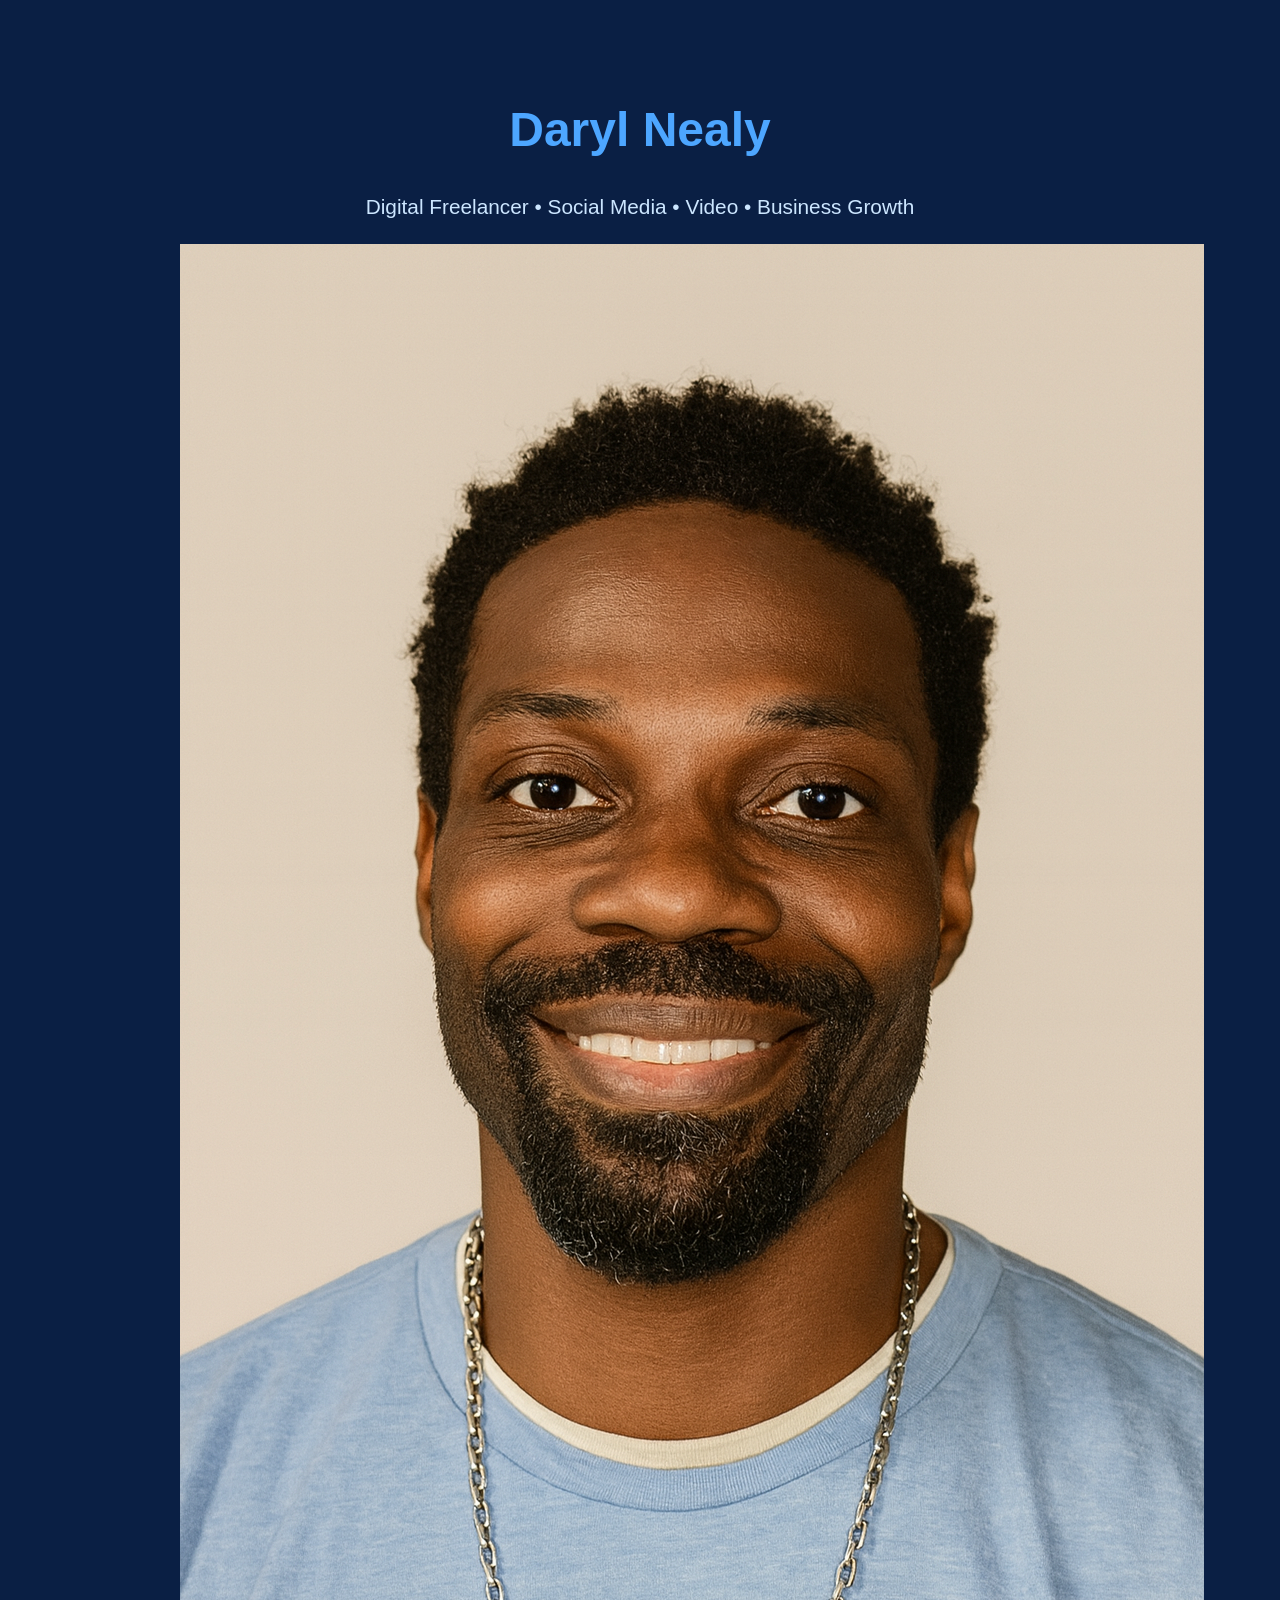
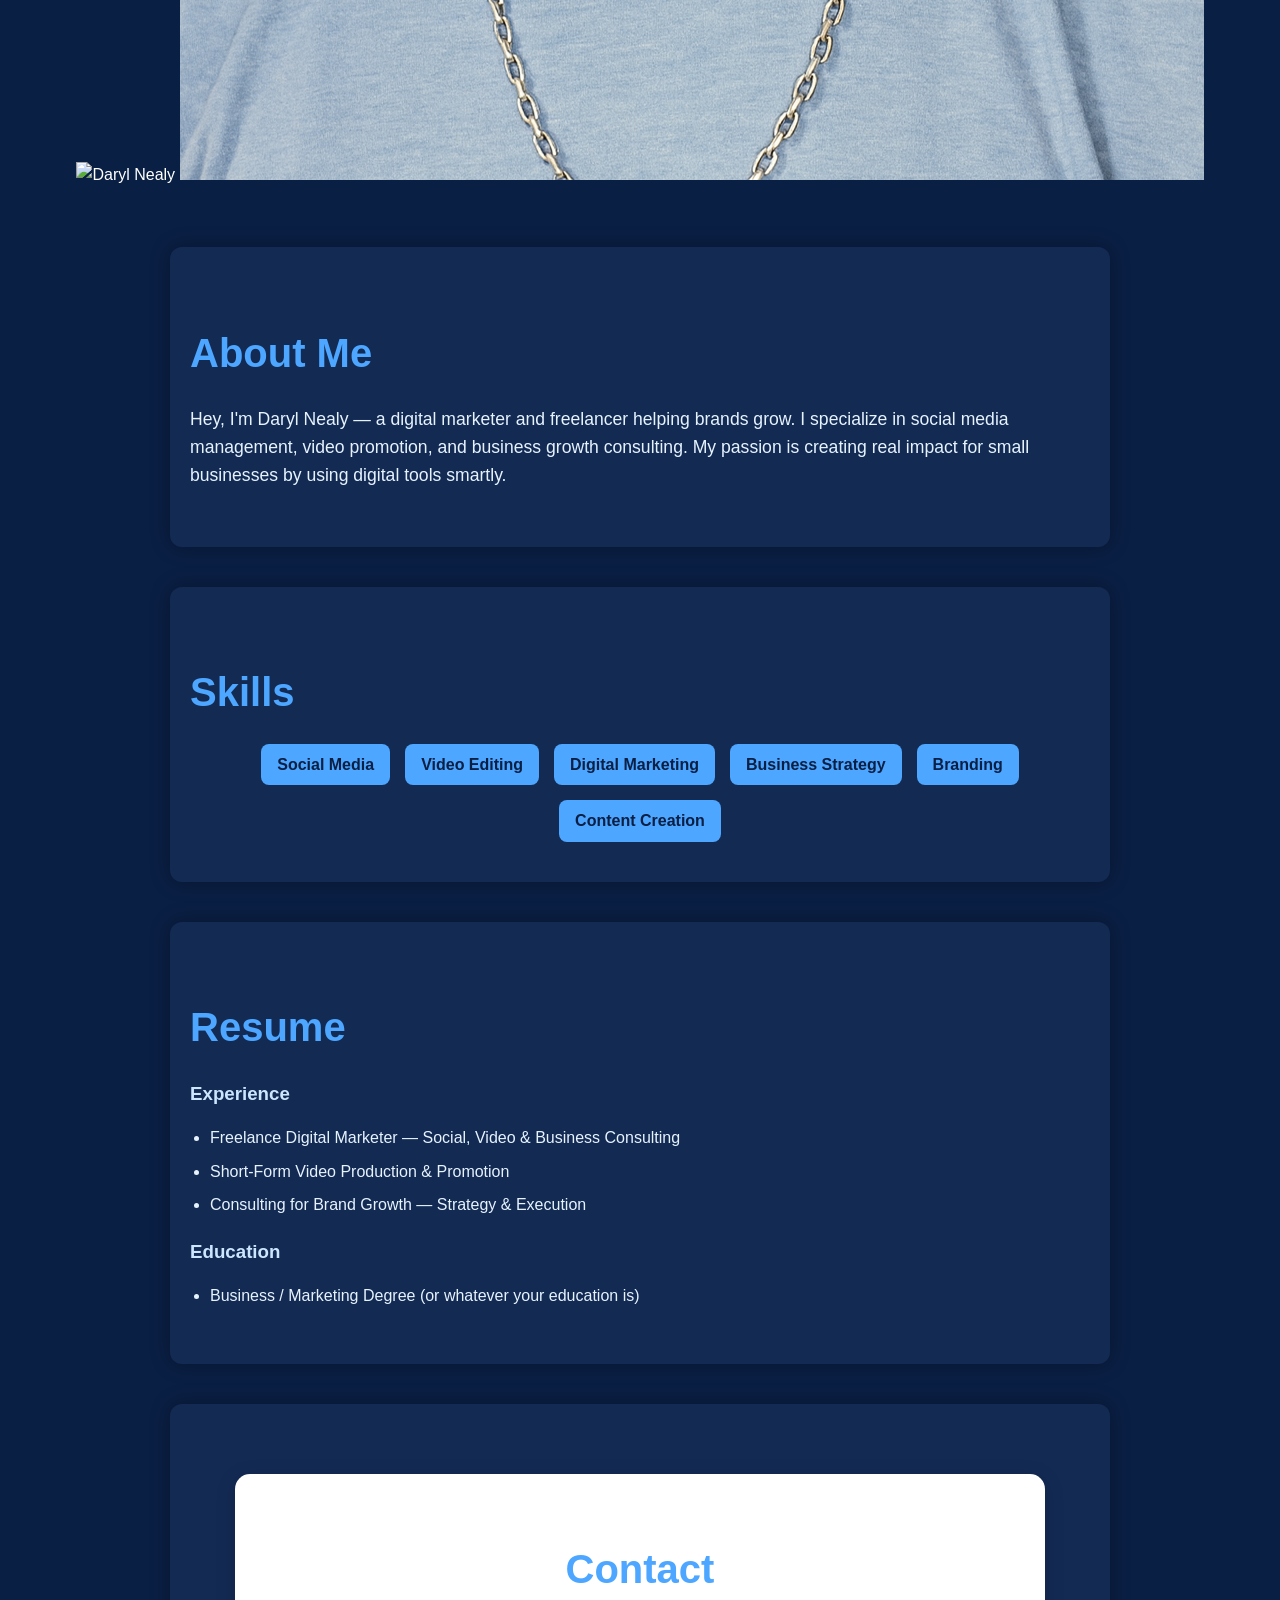
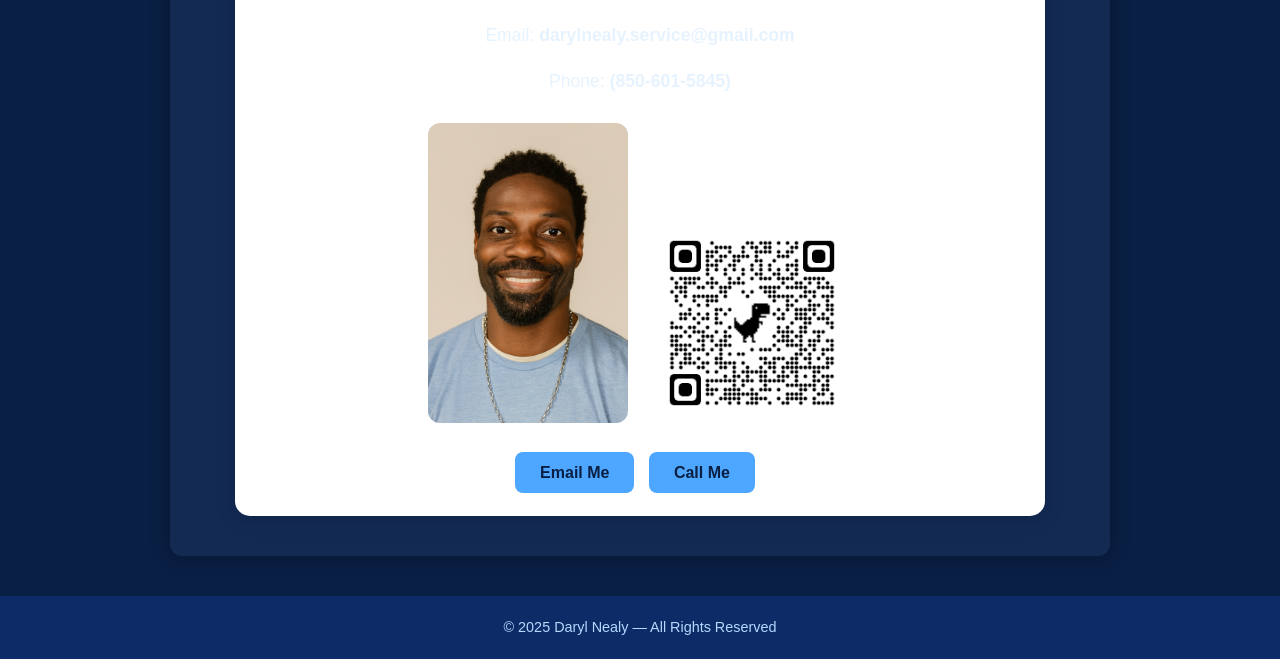
==== index.html @ de1fe061 "Update index.html" ====
<!DOCTYPE html>
<html lang="en">
<head>
  <meta charset="UTF-8" />
  <meta name="viewport" content="width=device-width, initial-scale=1.0" />
  <title>Daryl Nealy – Digital Freelancer</title>
  
  <style>
    body {
      margin: 0;
      font-family: Arial, sans-serif;
      background: #0a1f44;
      color: white;
      line-height: 1.6;
    }
    header {
      text-align: center;
      padding: 60px 20px;
    }
    header h1 {
      font-size: 3em;
      margin-bottom: 10px;
      color: #4da6ff;
    }
    header p {
      font-size: 1.3em;
      color: #cce6ff;
    }
    .profile-img {
      width: 200px;
      height: 200px;
      border-radius: 50%;
      object-fit: cover;
      margin-top: 30px;
      border: 5px solid #4da6ff;
    }
    section {
      padding: 40px 20px;
      max-width: 900px;
      margin: auto;
      background: #132a53;
      border-radius: 12px;
      box-shadow: 0 0 20px rgba(0, 0, 0, 0.3);
      margin-bottom: 40px;
    }
    section h2 {
      color: #4da6ff;
      font-size: 2.5em;
      margin-bottom: 20px;
    }
    section p {
      color: #e6f3ff;
      font-size: 1.1em;
    }
    .skills-list {
      display: flex;
      flex-wrap: wrap;
      gap: 15px;
      justify-content: center;
      margin-top: 20px;
    }
    .skill {
      background: #4da6ff;
      padding: 8px 16px;
      border-radius: 8px;
      font-weight: bold;
      color: #0a1f44;
    }
    .resume {
      margin-top: 20px;
    }
    .resume h3 {
      margin-bottom: 10px;
      color: #cce6ff;
    }
    .resume ul {
      list-style-type: disc;
      padding-left: 20px;
    }
    .resume li {
      margin-bottom: 8px;
      color: #e6f3ff;
    }
    .contact-buttons {
      margin-top: 20px;
    }
    .contact-buttons a {
      background: #4da6ff;
      color: #0a1f44;
      padding: 12px 25px;
      border-radius: 8px;
      text-decoration: none;
      font-weight: bold;
      margin-right: 10px;
      transition: 0.25s;
    }
    .contact-buttons a:hover {
      background: #1a8cff;
    }
    .card-contact {
      background: white;
      color: #0a1f44;
      padding: 30px;
      border-radius: 15px;
      max-width: 750px;
      margin: 30px auto 0 auto;
      box-shadow: 0 4px 20px rgba(0, 0, 0, 0.15);
      text-align: center;
    }
    .card-contact img {
      width: 200px;
      border-radius: 12px;
      margin: 10px;
    }
    footer {
      text-align: center;
      padding: 20px;
      background: #0d2b66;
      color: #b3d9ff;
      font-size: 0.9em;
    }
    @media (max-width: 600px) {
      header h1 { font-size: 2.5em; }
      header p { font-size: 1.1em; }
      .profile-img { width: 150px; height: 150px; }
      section { margin: 20px 10px; padding: 30px 10px; }
    }
  </style>
</head>

<body>
  <header>
    <h1>Daryl Nealy</h1>
    <p>Digital Freelancer • Social Media • Video • Business Growth</p><img src="profile.png" alt="Daryl Nealy" class="profile-photo">
<img src="daryl_nealy.png" alt="Daryl Nealy" class="profile-photo">  
  </header>

  <section id="about">
    <h2>About Me</h2>
    <p>
      Hey, I'm Daryl Nealy — a digital marketer and freelancer helping brands grow.
      I specialize in social media management, video promotion, and business growth consulting.
      My passion is creating real impact for small businesses by using digital tools smartly.
    </p>
  </section>

  <section id="skills">
    <h2>Skills</h2>
    <div class="skills-list">
      <span class="skill">Social Media</span>
      <span class="skill">Video Editing</span>
      <span class="skill">Digital Marketing</span>
      <span class="skill">Business Strategy</span>
      <span class="skill">Branding</span>
      <span class="skill">Content Creation</span>
    </div>
  </section>

  <section id="resume">
    <h2>Resume</h2>
    <div class="resume">
      <h3>Experience</h3>
      <ul>
        <li>Freelance Digital Marketer — Social, Video & Business Consulting</li>
        <li>Short-Form Video Production & Promotion</li>
        <li>Consulting for Brand Growth — Strategy & Execution</li>
      </ul>
      <h3>Education</h3>
      <ul>
        <li>Business / Marketing Degree (or whatever your education is)</li>
      </ul>
    </div>
  </section>

  <section id="contact">
    <div class="card-contact">
      <h2>Contact</h2>
      <p>Email: <strong>darylnealy.service@gmail.com</strong></p>
      <p>Phone: <strong>(850-601-5845)</strong></p>

      <div>
        <img src="daryl_nealy.png" alt="Profile Photo">
        <img src="qr.png" alt="QR Code">
      </div>

      <div class="contact-buttons">
        <a href="mailto:darylnealy.service@gmail.com">Email Me</a>
        <a href="tel:+18506015845">Call Me</a>
      </div>
    </div>
  </section>

  <footer>
    © 2025 Daryl Nealy — All Rights Reserved
  </footer>
</body>
</html>
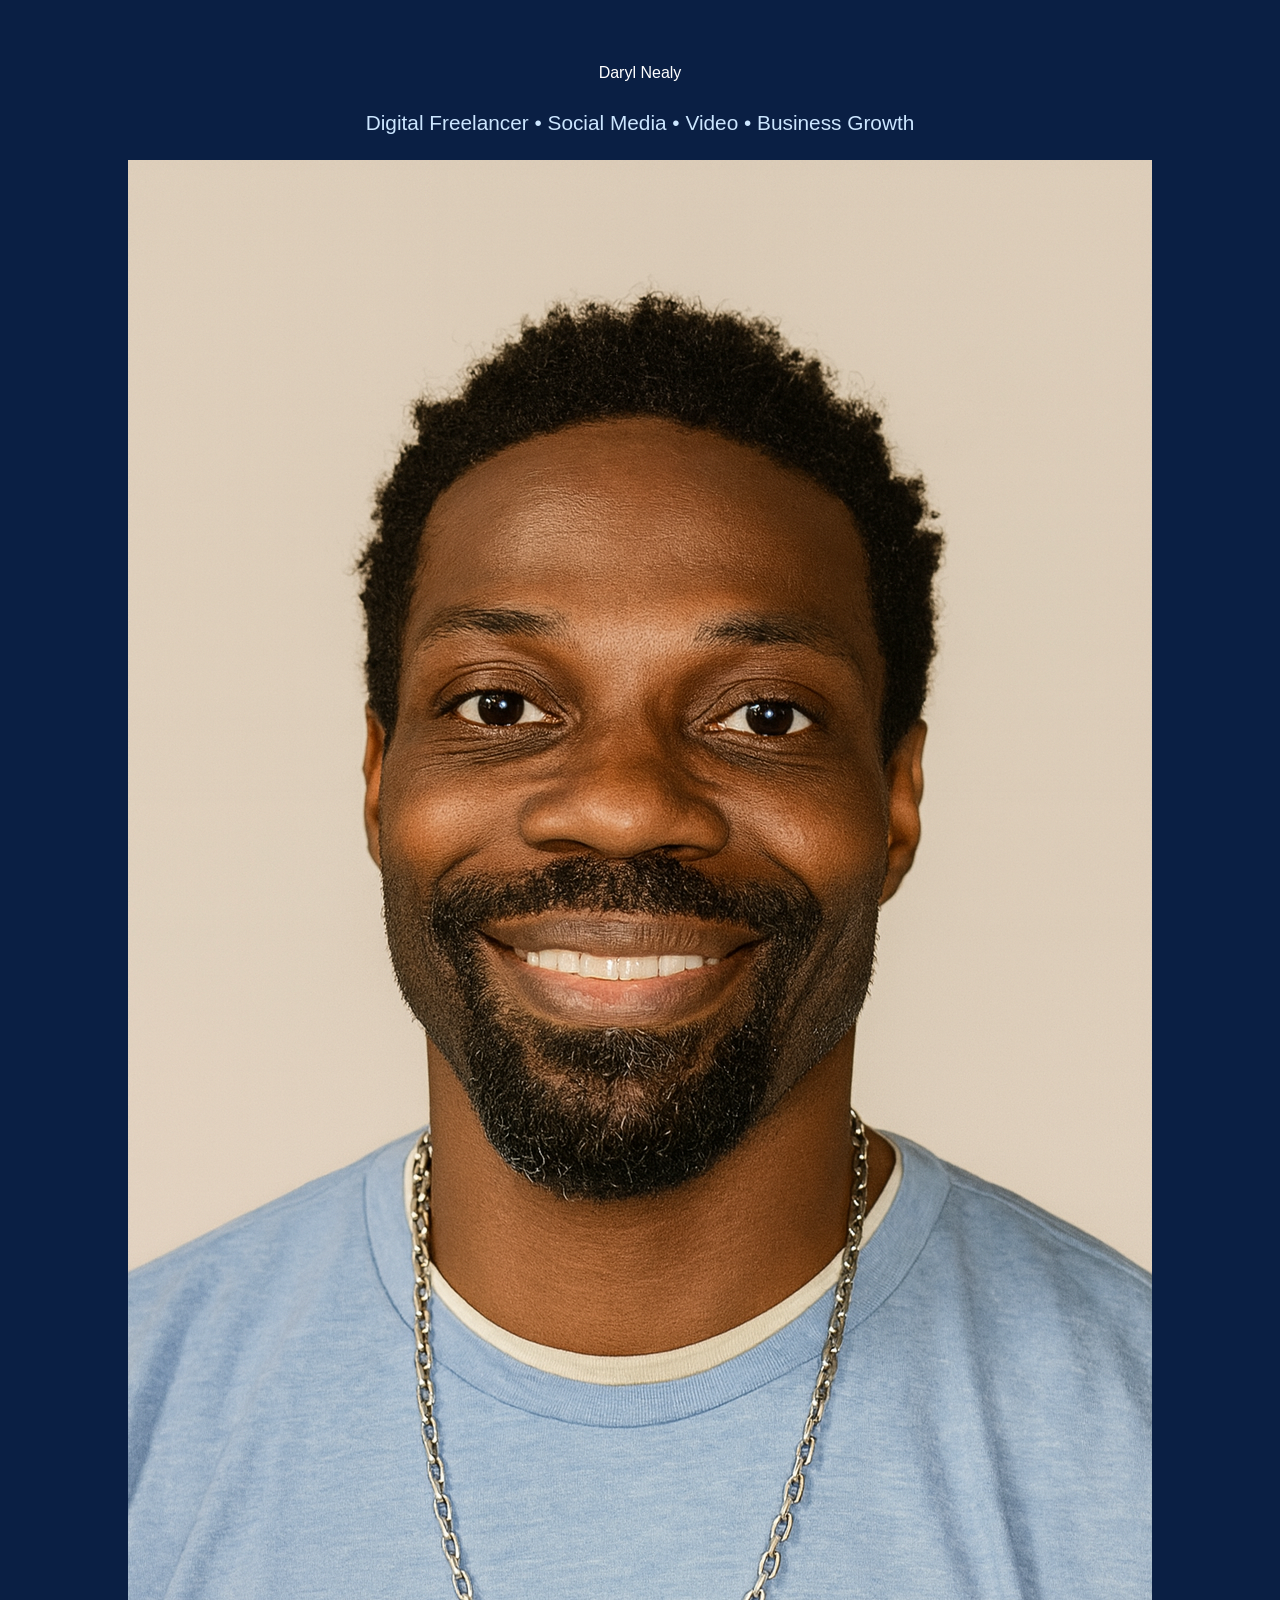
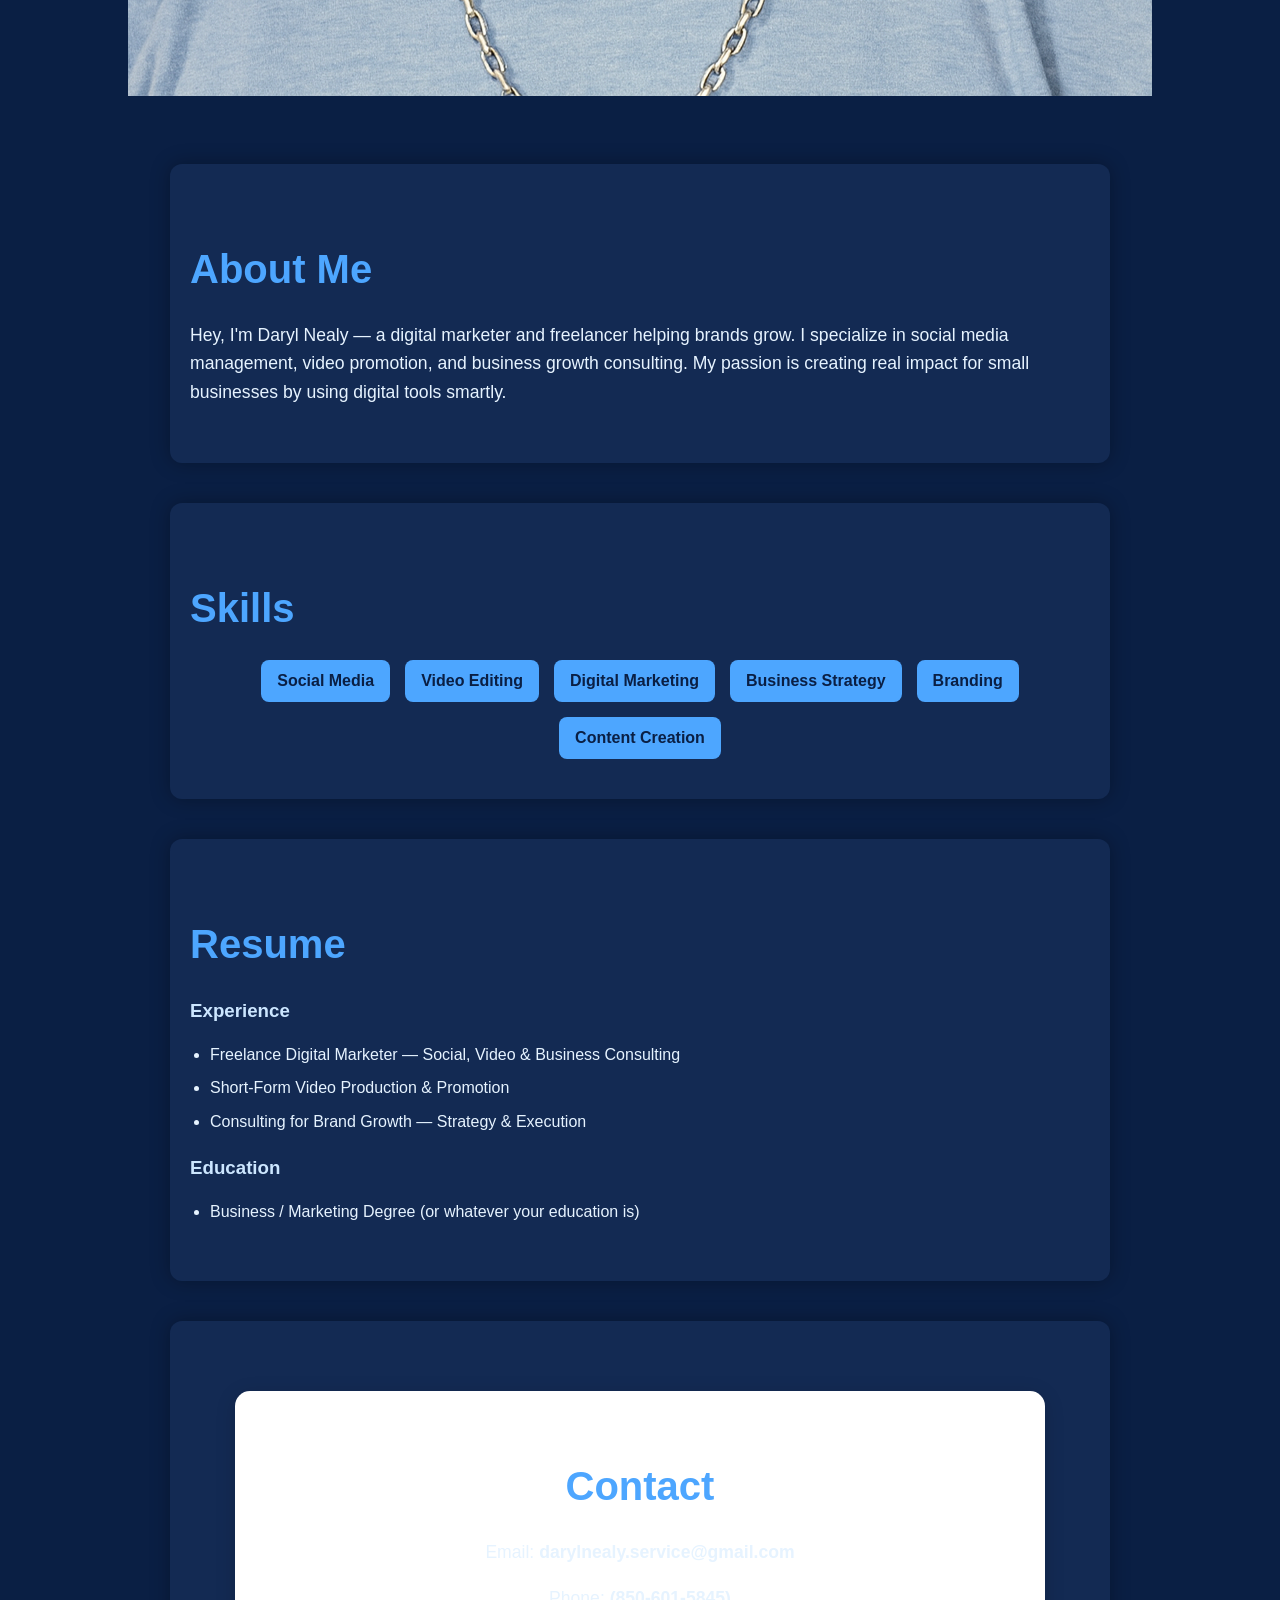
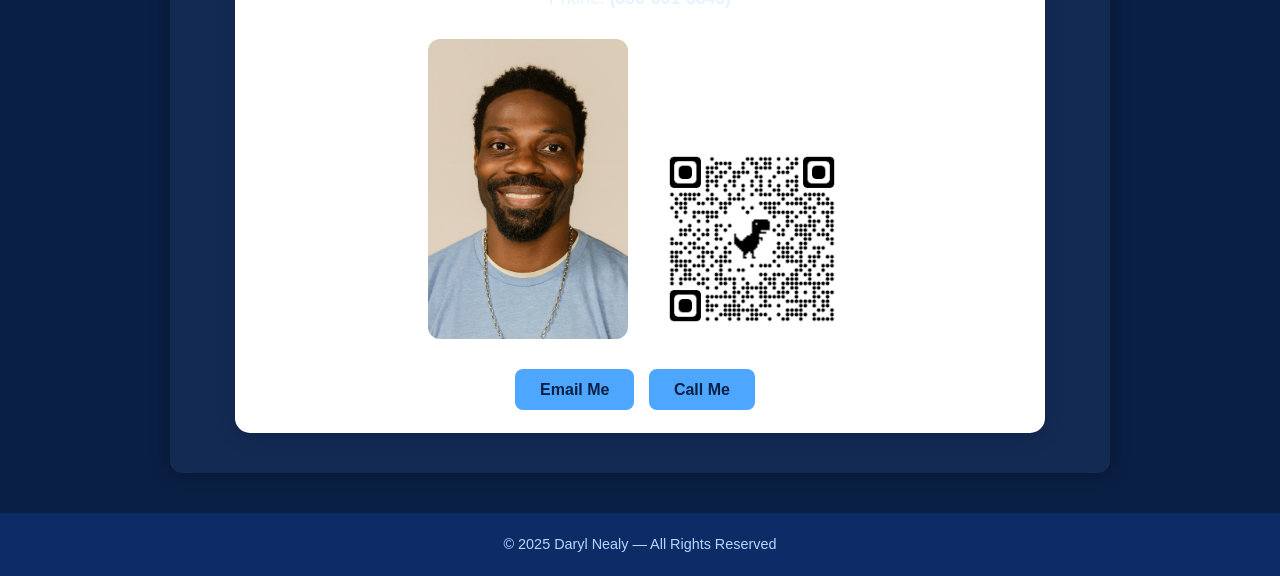
==== commit 63780593: "Update index.html" ====
--- a/index.html
+++ b/index.html
@@ -129,10 +129,10 @@
 </head>
 
 <body>
-  <header>
+  <header
     <h1>Daryl Nealy</h1>
-    <p>Digital Freelancer • Social Media • Video • Business Growth</p><img src="profile.png" alt="Daryl Nealy" class="profile-photo">
-<img src="daryl_nealy.png" alt="Daryl Nealy" class="profile-photo">  
+    <p>Digital Freelancer • Social Media • Video • Business Growth</p>
+<img src="daryl_nealy.png" alt="Daryl Nealy" class="profile-photo">
   </header>
 
   <section id="about">
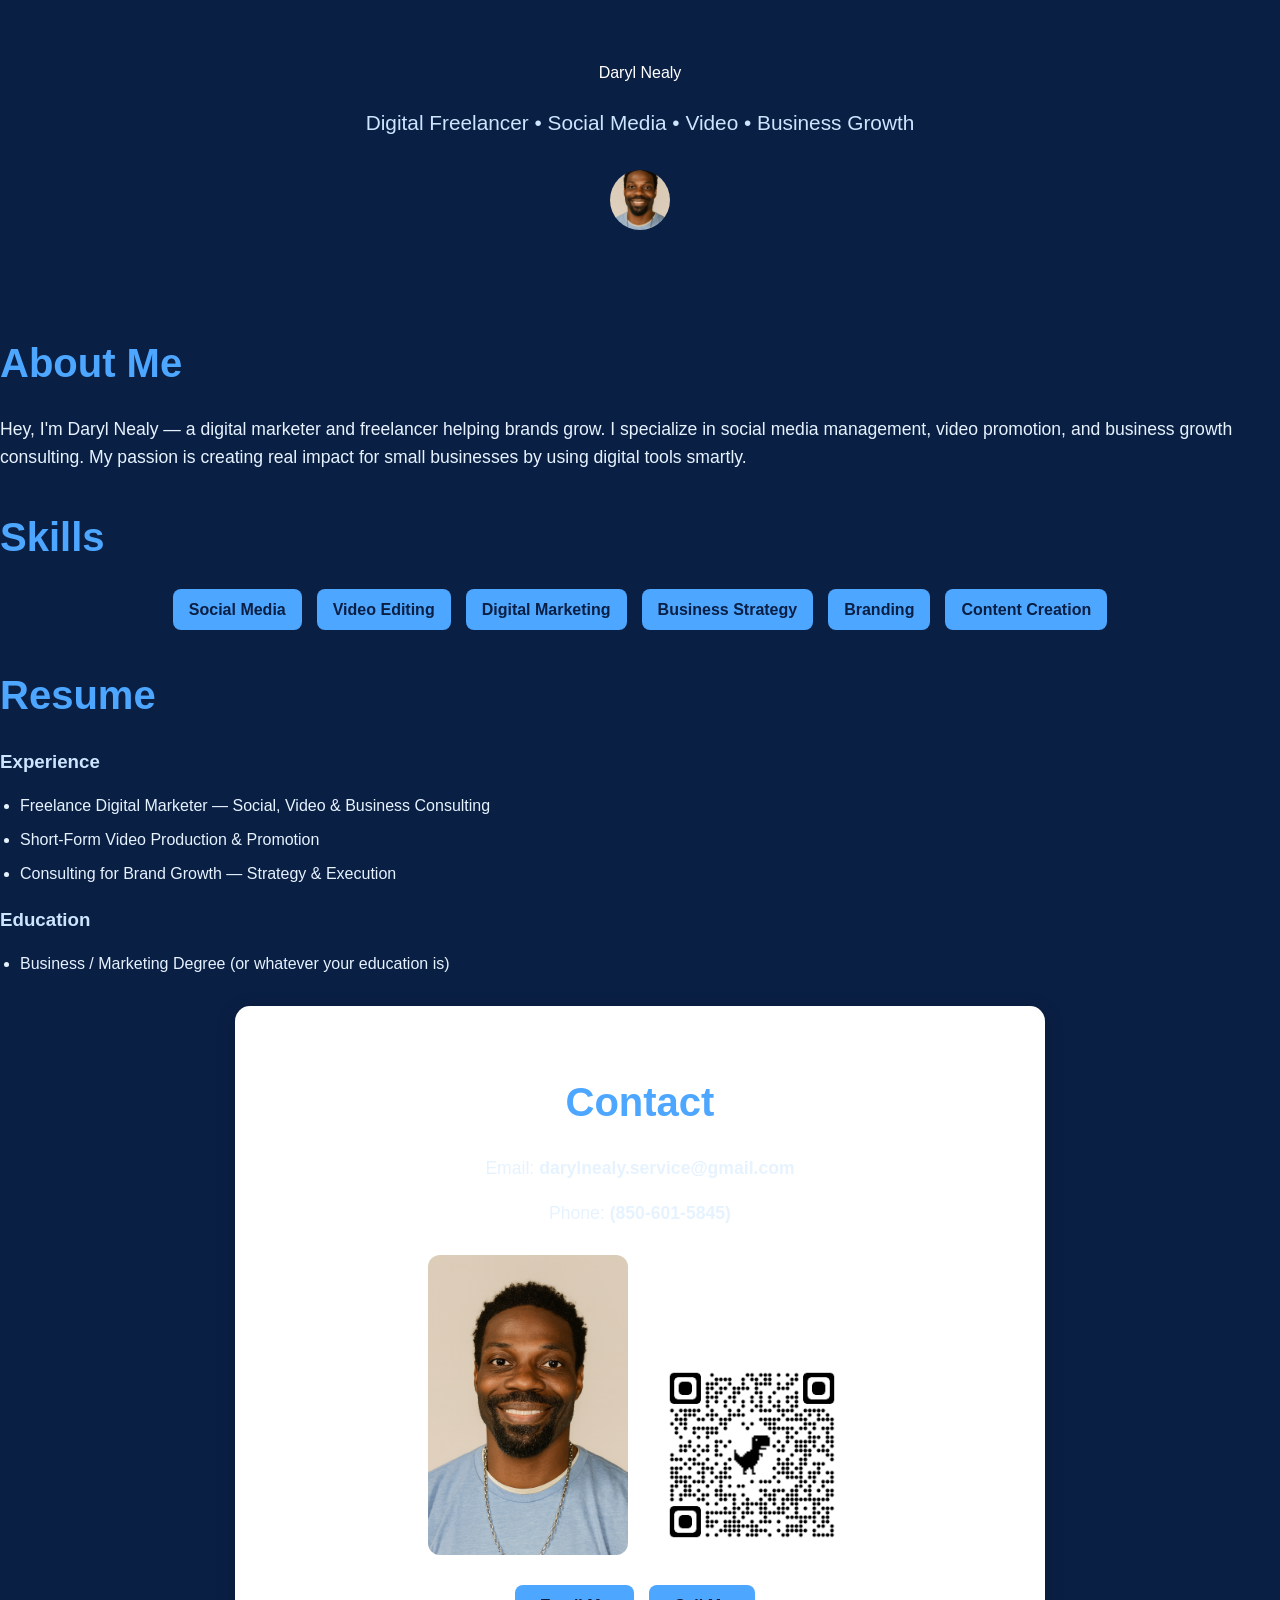
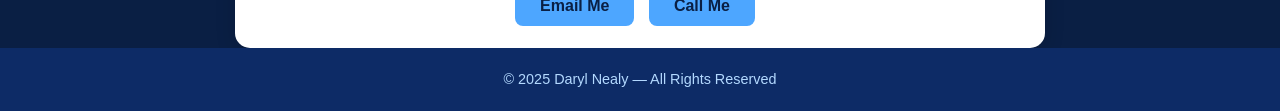
==== commit 49383e00: "Update index.html" ====
--- a/index.html
+++ b/index.html
@@ -26,13 +26,13 @@
       font-size: 1.3em;
       color: #cce6ff;
     }
-    .profile-img {
-      width: 200px;
-      height: 200px;
-      border-radius: 50%;
-      object-fit: cover;
-      margin-top: 30px;
-      border: 5px solid #4da6ff;
+    .profile-photo {
+    width: 60px;
+    height: 60px;
+    border-radius: 50%;
+    object-fit: cover;
+    margin-top: 10px;
+}
     }
     section {
       padding: 40px 20px;
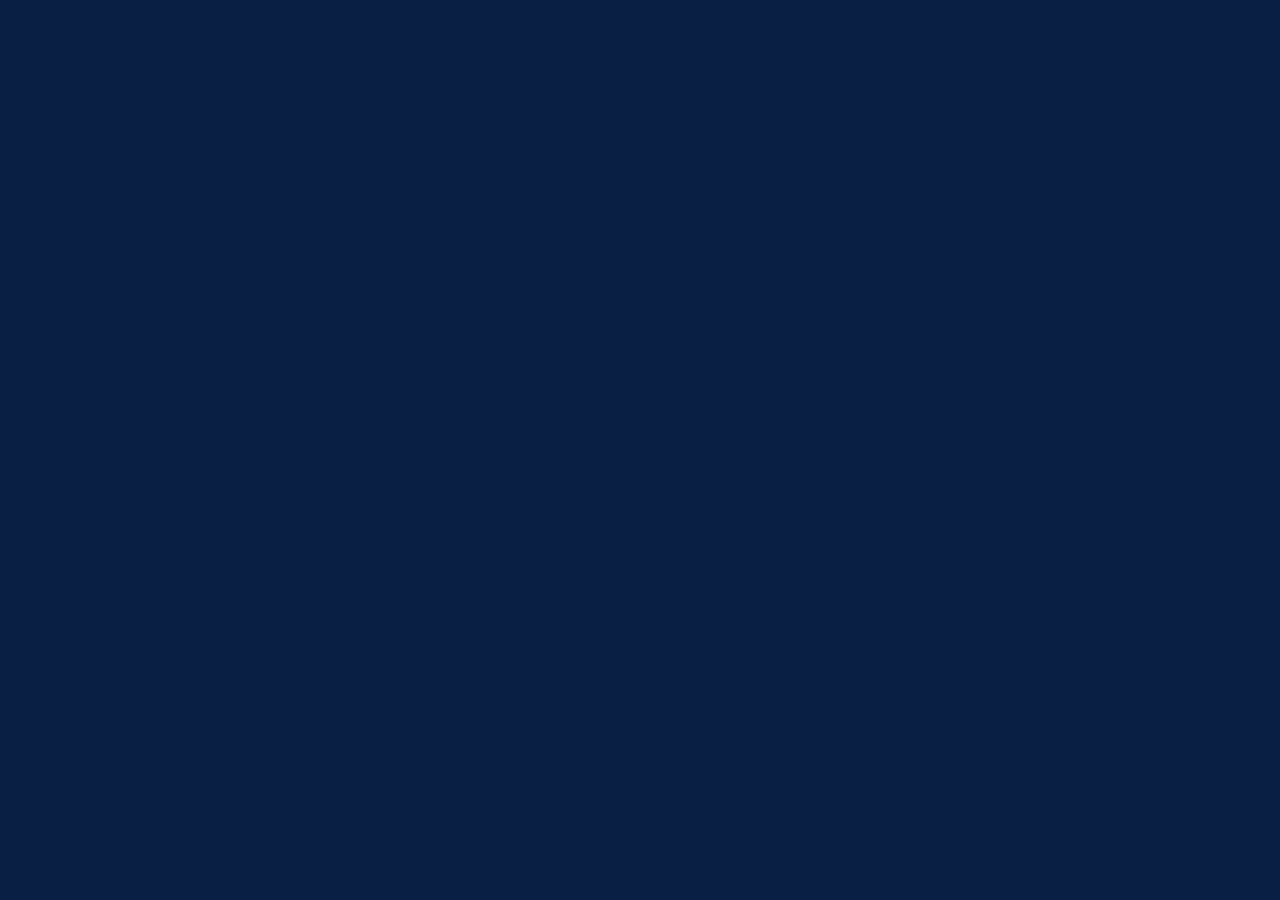
==== commit c259e6ef: "Update index.html" ====
--- a/index.html
+++ b/index.html
@@ -18,180 +18,3 @@
       padding: 60px 20px;
     }
     header h1 {
-      font-size: 3em;
-      margin-bottom: 10px;
-      color: #4da6ff;
-    }
-    header p {
-      font-size: 1.3em;
-      color: #cce6ff;
-    }
-    .profile-photo {
-    width: 60px;
-    height: 60px;
-    border-radius: 50%;
-    object-fit: cover;
-    margin-top: 10px;
-}
-    }
-    section {
-      padding: 40px 20px;
-      max-width: 900px;
-      margin: auto;
-      background: #132a53;
-      border-radius: 12px;
-      box-shadow: 0 0 20px rgba(0, 0, 0, 0.3);
-      margin-bottom: 40px;
-    }
-    section h2 {
-      color: #4da6ff;
-      font-size: 2.5em;
-      margin-bottom: 20px;
-    }
-    section p {
-      color: #e6f3ff;
-      font-size: 1.1em;
-    }
-    .skills-list {
-      display: flex;
-      flex-wrap: wrap;
-      gap: 15px;
-      justify-content: center;
-      margin-top: 20px;
-    }
-    .skill {
-      background: #4da6ff;
-      padding: 8px 16px;
-      border-radius: 8px;
-      font-weight: bold;
-      color: #0a1f44;
-    }
-    .resume {
-      margin-top: 20px;
-    }
-    .resume h3 {
-      margin-bottom: 10px;
-      color: #cce6ff;
-    }
-    .resume ul {
-      list-style-type: disc;
-      padding-left: 20px;
-    }
-    .resume li {
-      margin-bottom: 8px;
-      color: #e6f3ff;
-    }
-    .contact-buttons {
-      margin-top: 20px;
-    }
-    .contact-buttons a {
-      background: #4da6ff;
-      color: #0a1f44;
-      padding: 12px 25px;
-      border-radius: 8px;
-      text-decoration: none;
-      font-weight: bold;
-      margin-right: 10px;
-      transition: 0.25s;
-    }
-    .contact-buttons a:hover {
-      background: #1a8cff;
-    }
-    .card-contact {
-      background: white;
-      color: #0a1f44;
-      padding: 30px;
-      border-radius: 15px;
-      max-width: 750px;
-      margin: 30px auto 0 auto;
-      box-shadow: 0 4px 20px rgba(0, 0, 0, 0.15);
-      text-align: center;
-    }
-    .card-contact img {
-      width: 200px;
-      border-radius: 12px;
-      margin: 10px;
-    }
-    footer {
-      text-align: center;
-      padding: 20px;
-      background: #0d2b66;
-      color: #b3d9ff;
-      font-size: 0.9em;
-    }
-    @media (max-width: 600px) {
-      header h1 { font-size: 2.5em; }
-      header p { font-size: 1.1em; }
-      .profile-img { width: 150px; height: 150px; }
-      section { margin: 20px 10px; padding: 30px 10px; }
-    }
-  </style>
-</head>
-
-<body>
-  <header
-    <h1>Daryl Nealy</h1>
-    <p>Digital Freelancer • Social Media • Video • Business Growth</p>
-<img src="daryl_nealy.png" alt="Daryl Nealy" class="profile-photo">
-  </header>
-
-  <section id="about">
-    <h2>About Me</h2>
-    <p>
-      Hey, I'm Daryl Nealy — a digital marketer and freelancer helping brands grow.
-      I specialize in social media management, video promotion, and business growth consulting.
-      My passion is creating real impact for small businesses by using digital tools smartly.
-    </p>
-  </section>
-
-  <section id="skills">
-    <h2>Skills</h2>
-    <div class="skills-list">
-      <span class="skill">Social Media</span>
-      <span class="skill">Video Editing</span>
-      <span class="skill">Digital Marketing</span>
-      <span class="skill">Business Strategy</span>
-      <span class="skill">Branding</span>
-      <span class="skill">Content Creation</span>
-    </div>
-  </section>
-
-  <section id="resume">
-    <h2>Resume</h2>
-    <div class="resume">
-      <h3>Experience</h3>
-      <ul>
-        <li>Freelance Digital Marketer — Social, Video & Business Consulting</li>
-        <li>Short-Form Video Production & Promotion</li>
-        <li>Consulting for Brand Growth — Strategy & Execution</li>
-      </ul>
-      <h3>Education</h3>
-      <ul>
-        <li>Business / Marketing Degree (or whatever your education is)</li>
-      </ul>
-    </div>
-  </section>
-
-  <section id="contact">
-    <div class="card-contact">
-      <h2>Contact</h2>
-      <p>Email: <strong>darylnealy.service@gmail.com</strong></p>
-      <p>Phone: <strong>(850-601-5845)</strong></p>
-
-      <div>
-        <img src="daryl_nealy.png" alt="Profile Photo">
-        <img src="qr.png" alt="QR Code">
-      </div>
-
-      <div class="contact-buttons">
-        <a href="mailto:darylnealy.service@gmail.com">Email Me</a>
-        <a href="tel:+18506015845">Call Me</a>
-      </div>
-    </div>
-  </section>
-
-  <footer>
-    © 2025 Daryl Nealy — All Rights Reserved
-  </footer>
-</body>
-</html>
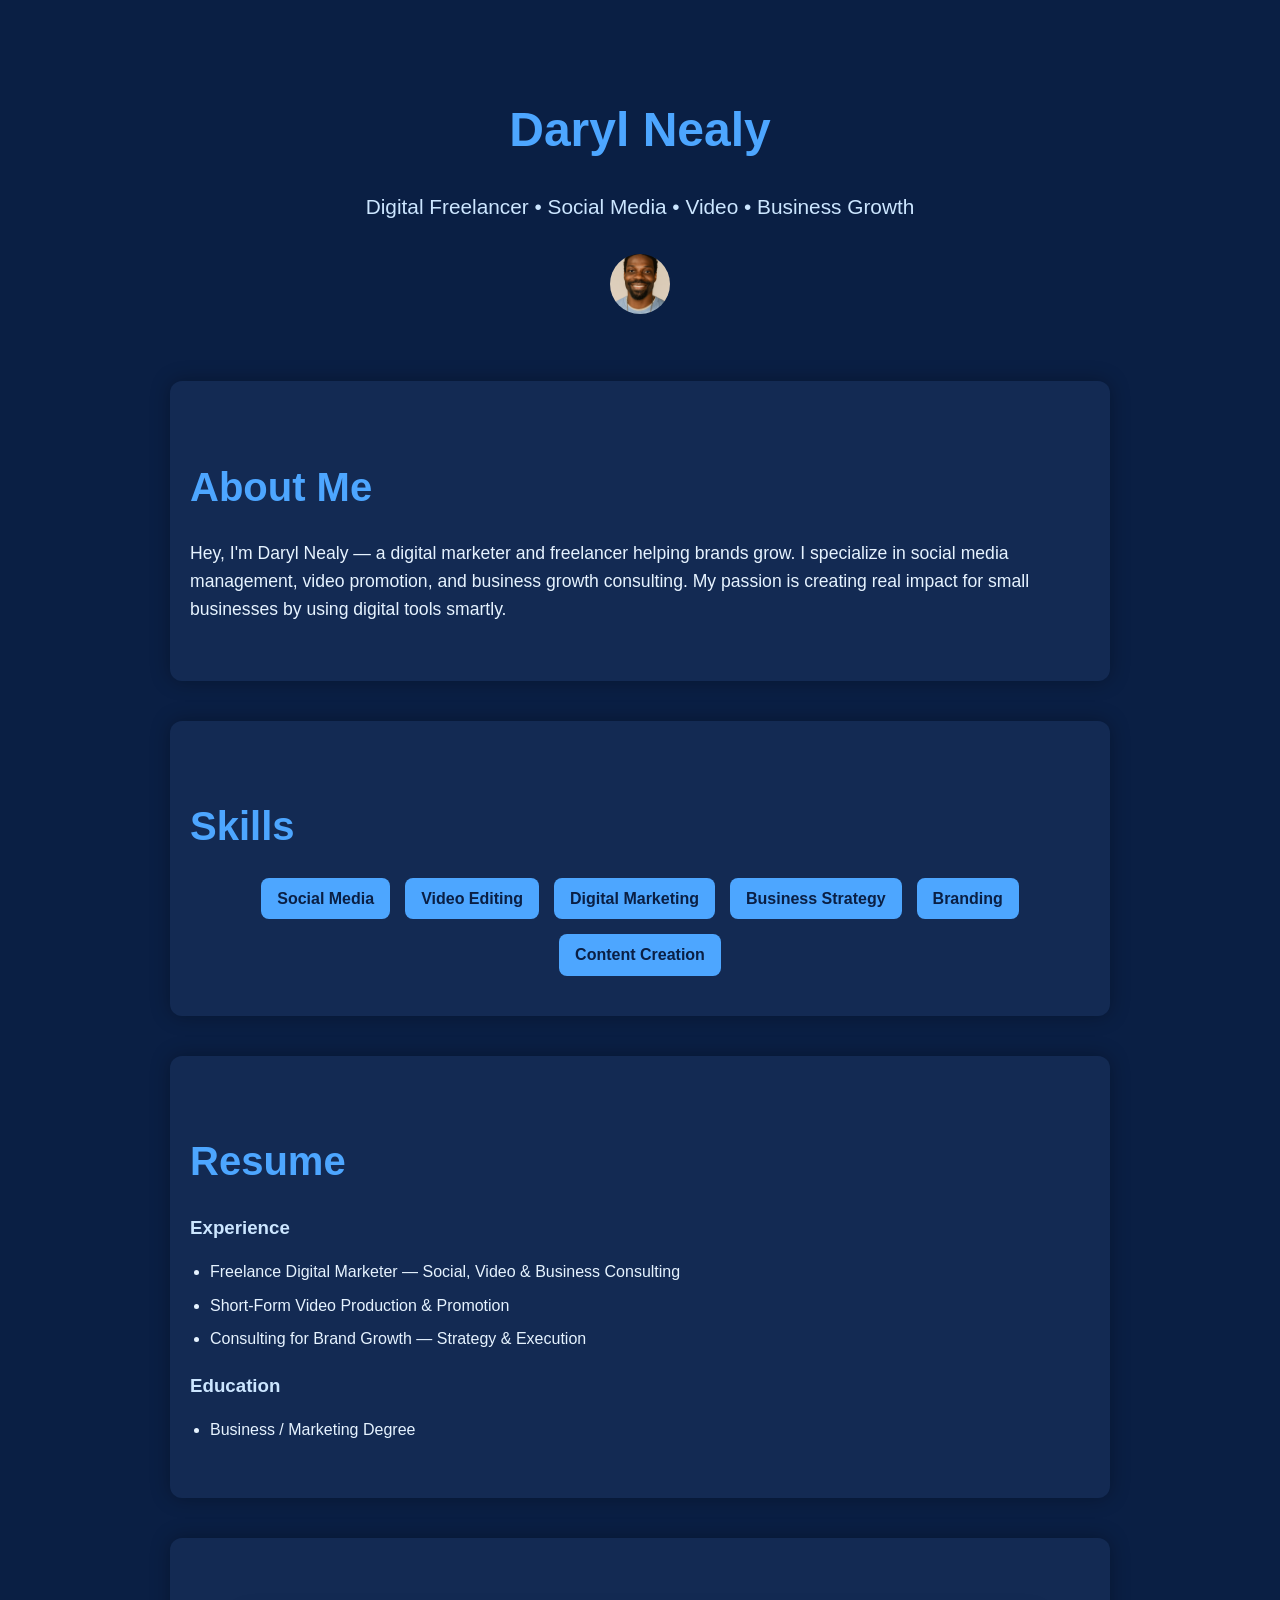
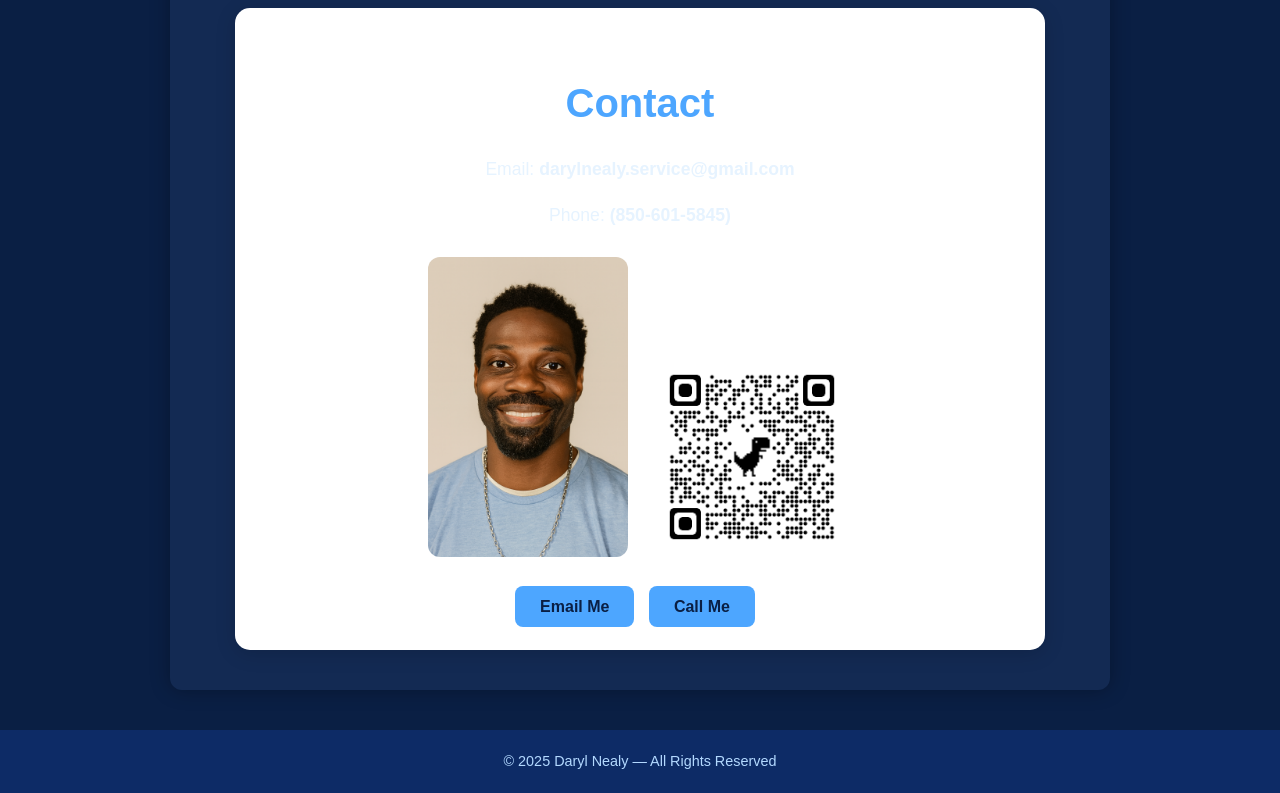
==== commit 264998a8: "Update index.html" ====
--- a/index.html
+++ b/index.html
@@ -18,3 +18,179 @@
       padding: 60px 20px;
     }
     header h1 {
+      font-size: 3em;
+      margin-bottom: 10px;
+      color: #4da6ff;
+    }
+    header p {
+      font-size: 1.3em;
+      color: #cce6ff;
+    }
+    .profile-photo {
+      width: 60px;
+      height: 60px;
+      border-radius: 50%;
+      object-fit: cover;
+      margin-top: 10px;
+    }
+    section {
+      padding: 40px 20px;
+      max-width: 900px;
+      margin: auto;
+      background: #132a53;
+      border-radius: 12px;
+      box-shadow: 0 0 20px rgba(0, 0, 0, 0.3);
+      margin-bottom: 40px;
+    }
+    section h2 {
+      color: #4da6ff;
+      font-size: 2.5em;
+      margin-bottom: 20px;
+    }
+    section p {
+      color: #e6f3ff;
+      font-size: 1.1em;
+    }
+    .skills-list {
+      display: flex;
+      flex-wrap: wrap;
+      gap: 15px;
+      justify-content: center;
+      margin-top: 20px;
+    }
+    .skill {
+      background: #4da6ff;
+      padding: 8px 16px;
+      border-radius: 8px;
+      font-weight: bold;
+      color: #0a1f44;
+    }
+    .resume {
+      margin-top: 20px;
+    }
+    .resume h3 {
+      margin-bottom: 10px;
+      color: #cce6ff;
+    }
+    .resume ul {
+      list-style-type: disc;
+      padding-left: 20px;
+    }
+    .resume li {
+      margin-bottom: 8px;
+      color: #e6f3ff;
+    }
+    .contact-buttons {
+      margin-top: 20px;
+    }
+    .contact-buttons a {
+      background: #4da6ff;
+      color: #0a1f44;
+      padding: 12px 25px;
+      border-radius: 8px;
+      text-decoration: none;
+      font-weight: bold;
+      margin-right: 10px;
+      transition: 0.25s;
+    }
+    .contact-buttons a:hover {
+      background: #1a8cff;
+    }
+    .card-contact {
+      background: white;
+      color: #0a1f44;
+      padding: 30px;
+      border-radius: 15px;
+      max-width: 750px;
+      margin: 30px auto 0 auto;
+      box-shadow: 0 4px 20px rgba(0, 0, 0, 0.15);
+      text-align: center;
+    }
+    .card-contact img {
+      width: 200px;
+      border-radius: 12px;
+      margin: 10px;
+    }
+    footer {
+      text-align: center;
+      padding: 20px;
+      background: #0d2b66;
+      color: #b3d9ff;
+      font-size: 0.9em;
+    }
+    @media (max-width: 600px) {
+      header h1 { font-size: 2.5em; }
+      header p { font-size: 1.1em; }
+      .profile-img { width: 150px; height: 150px; }
+      section { margin: 20px 10px; padding: 30px 10px; }
+    }
+  </style>
+</head>
+
+<body>
+  <header>
+    <h1>Daryl Nealy</h1>
+    <p>Digital Freelancer • Social Media • Video • Business Growth</p>
+    <img src="daryl_nealy.png" alt="Daryl Nealy" class="profile-photo">
+  </header>
+
+  <section id="about">
+    <h2>About Me</h2>
+    <p>
+      Hey, I'm Daryl Nealy — a digital marketer and freelancer helping brands grow.
+      I specialize in social media management, video promotion, and business growth consulting.
+      My passion is creating real impact for small businesses by using digital tools smartly.
+    </p>
+  </section>
+
+  <section id="skills">
+    <h2>Skills</h2>
+    <div class="skills-list">
+      <span class="skill">Social Media</span>
+      <span class="skill">Video Editing</span>
+      <span class="skill">Digital Marketing</span>
+      <span class="skill">Business Strategy</span>
+      <span class="skill">Branding</span>
+      <span class="skill">Content Creation</span>
+    </div>
+  </section>
+
+  <section id="resume">
+    <h2>Resume</h2>
+    <div class="resume">
+      <h3>Experience</h3>
+      <ul>
+        <li>Freelance Digital Marketer — Social, Video & Business Consulting</li>
+        <li>Short-Form Video Production & Promotion</li>
+        <li>Consulting for Brand Growth — Strategy & Execution</li>
+      </ul>
+      <h3>Education</h3>
+      <ul>
+        <li>Business / Marketing Degree</li>
+      </ul>
+    </div>
+  </section>
+
+  <section id="contact">
+    <div class="card-contact">
+      <h2>Contact</h2>
+      <p>Email: <strong>darylnealy.service@gmail.com</strong></p>
+      <p>Phone: <strong>(850-601-5845)</strong></p>
+
+      <div>
+        <img src="daryl_nealy.png" alt="Profile Photo">
+        <img src="qr.png" alt="QR Code">
+      </div>
+
+      <div class="contact-buttons">
+        <a href="mailto:darylnealy.service@gmail.com">Email Me</a>
+        <a href="tel:+18506015845">Call Me</a>
+      </div>
+    </div>
+  </section>
+
+  <footer>
+    © 2025 Daryl Nealy — All Rights Reserved
+  </footer>
+</body>
+</html>
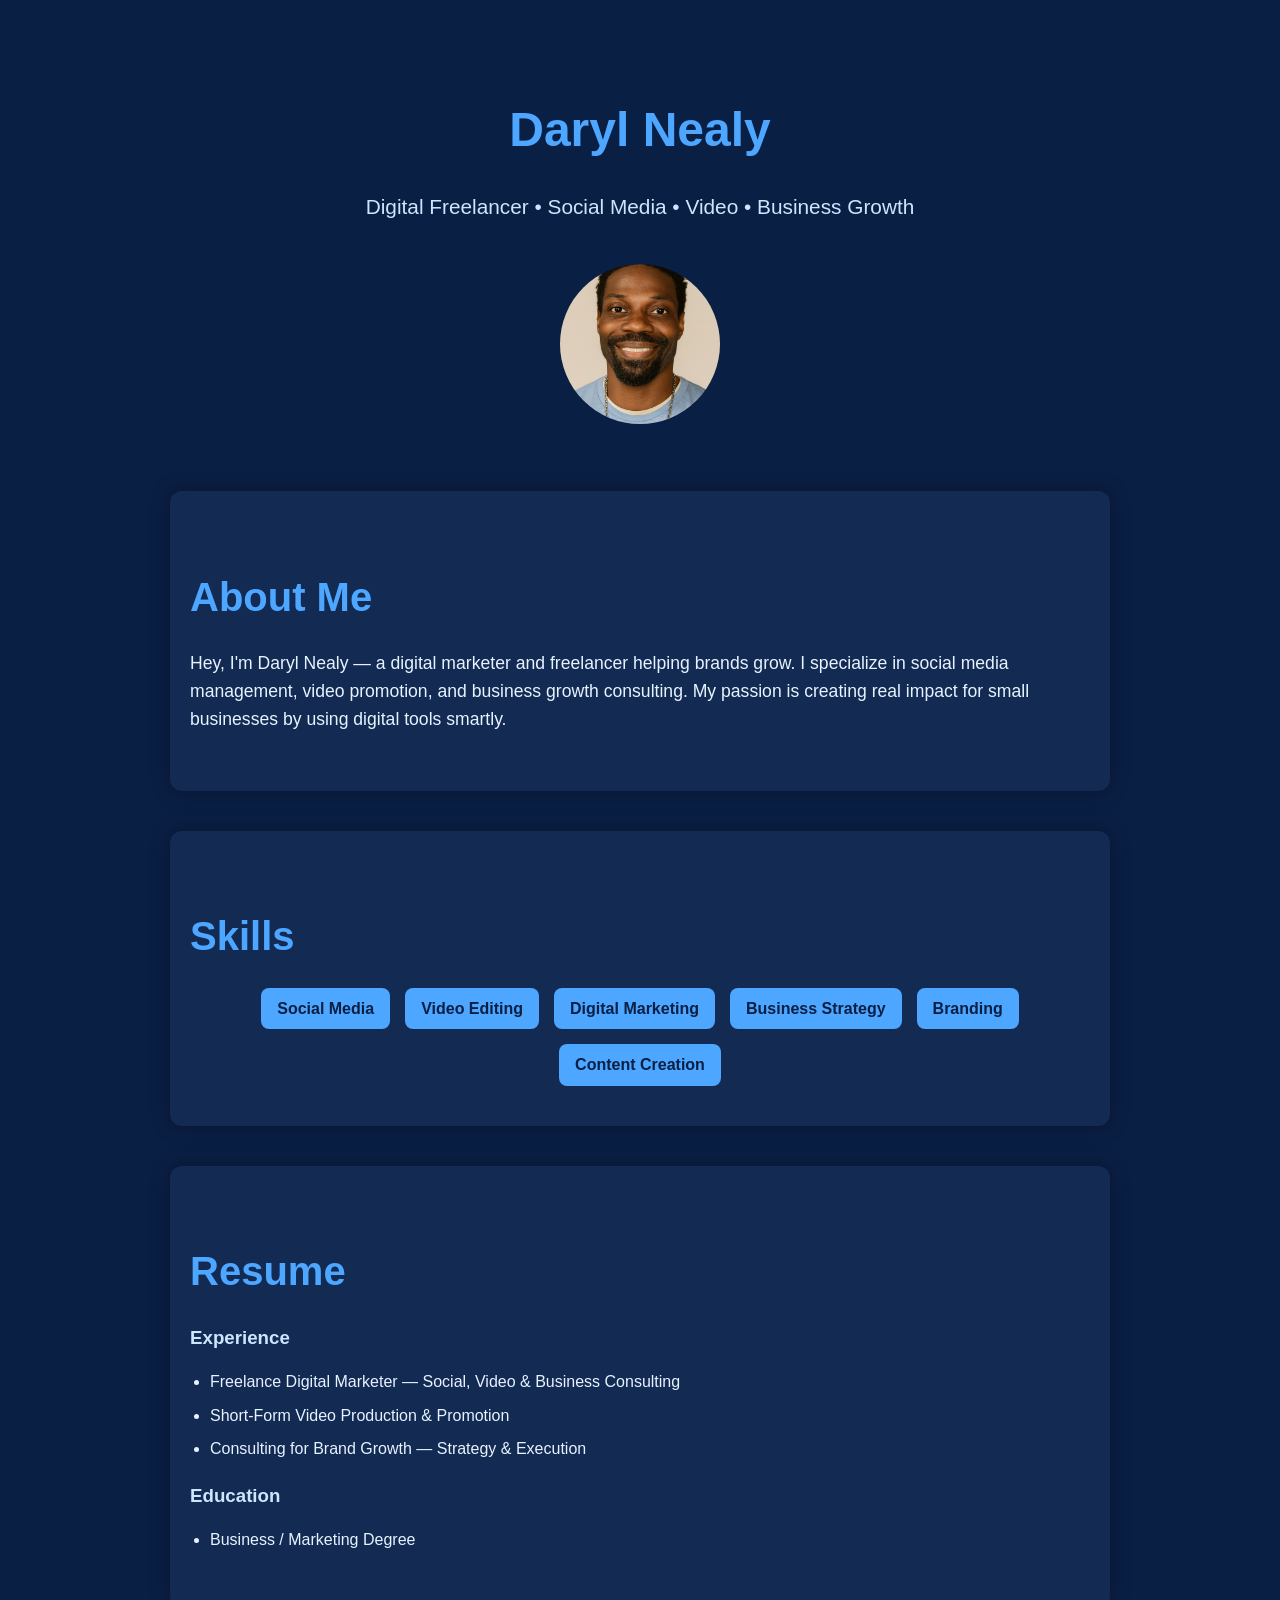
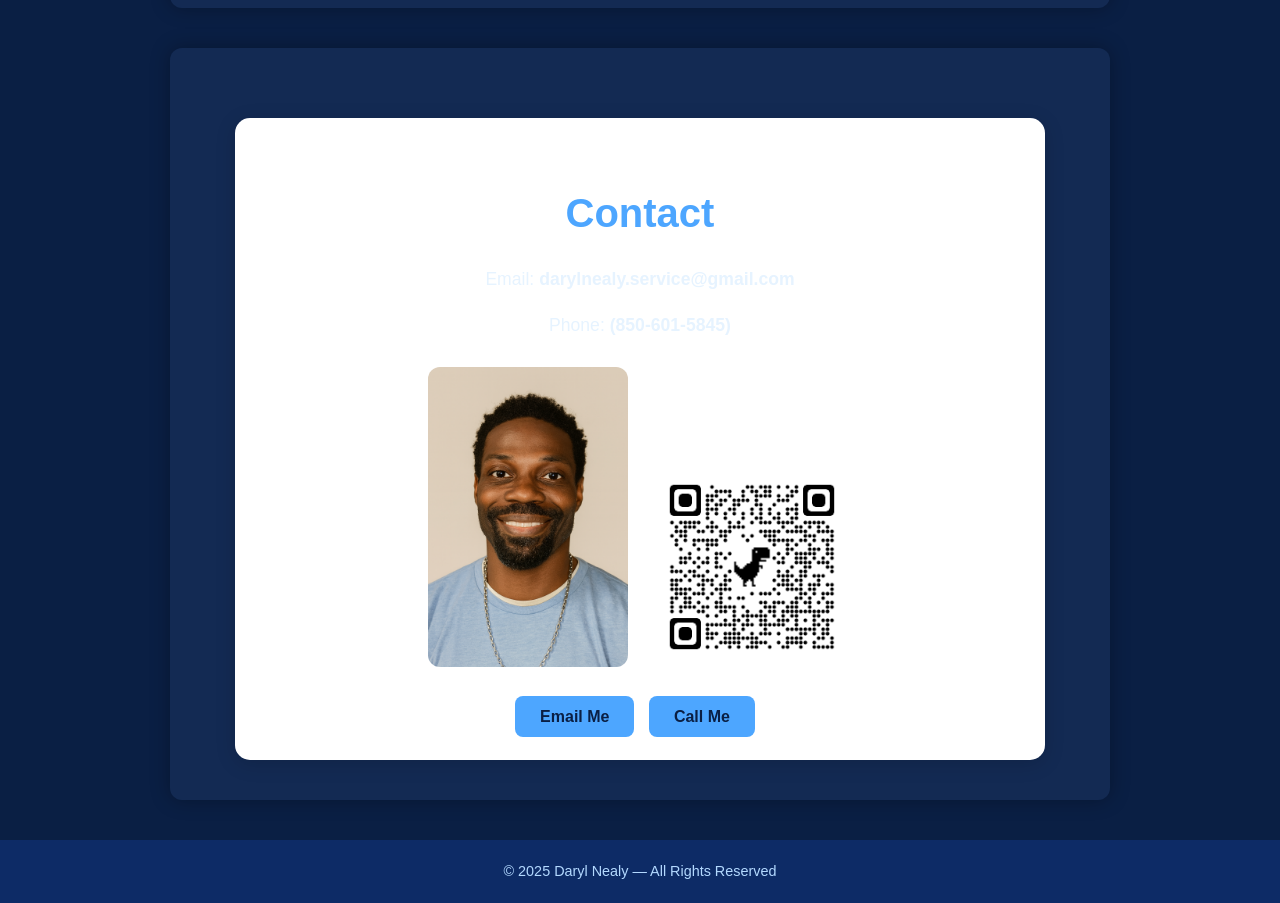
==== commit b8fb23b6: "Update index.html" ====
--- a/index.html
+++ b/index.html
@@ -26,13 +26,18 @@
       font-size: 1.3em;
       color: #cce6ff;
     }
-    .profile-photo {
-      width: 60px;
-      height: 60px;
-      border-radius: 50%;
-      object-fit: cover;
-      margin-top: 10px;
-    }
+.profile-photo {
+    width: 160px;
+    height: 160px;
+    border-radius: 50%;
+    object-fit: cover;
+    margin-top: 20px;
+}
+.contact-photo {
+    width: 250px;
+    max-width: 250px;
+    border-radius: 12px;
+}    
     section {
       padding: 40px 20px;
       max-width: 900px;
